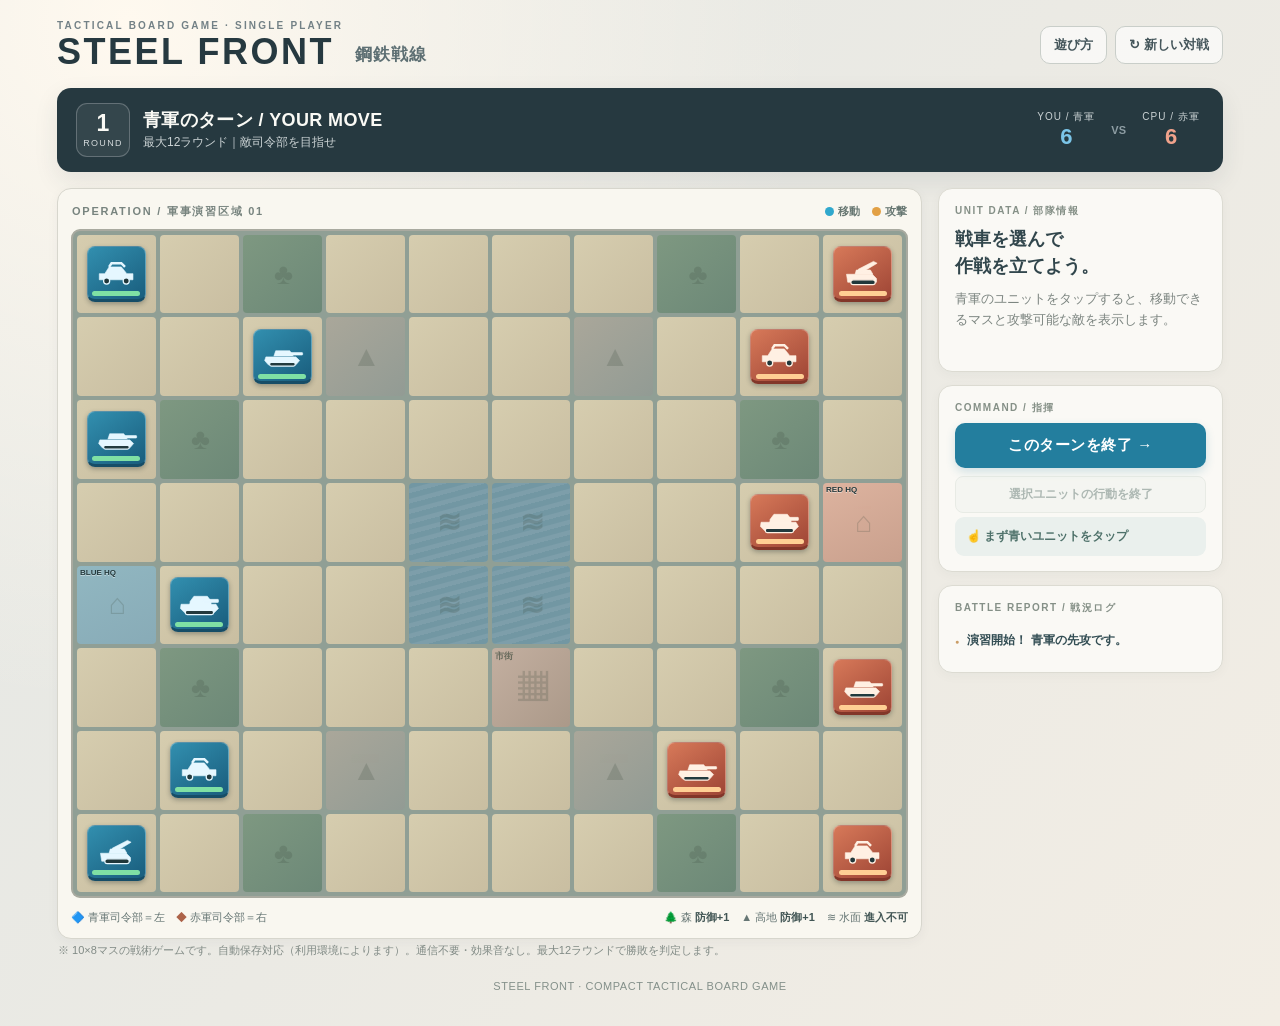
==== steel-front/index.html @ 79d4a12f "Add standalone iPad tank battle game (Steel Front)" ====
<!doctype html>
<html lang="ja">
<head>
<meta charset="utf-8">
<meta name="viewport" content="width=device-width,initial-scale=1,viewport-fit=cover,user-scalable=no">
<meta name="theme-color" content="#263940">
<title>STEEL FRONT｜鋼鉄戦線 — ターン制戦車ボードゲーム</title>
<style>
:root{--ink:#263940;--muted:#627278;--paper:#f4f1e9;--line:#d9d6cd;--blue:#24779c;--blue-dark:#105472;--red:#bd6446;--red-dark:#903d30;--gold:#d4a14b;--round:14px}
*{box-sizing:border-box;-webkit-tap-highlight-color:transparent}
html,body{margin:0;min-height:100%;background:#e8e8e2;color:var(--ink);font-family:-apple-system,BlinkMacSystemFont,"Hiragino Kaku Gothic ProN","Yu Gothic",Meiryo,sans-serif}
body{background-image:radial-gradient(circle at 10% 2%,#fff9ef 0,transparent 45%),linear-gradient(130deg,#e4e7e4,#f2ede4);overscroll-behavior:none}
button{font:inherit;cursor:pointer;touch-action:manipulation}button:focus-visible{outline:3px solid #e1a449;outline-offset:3px}
.app{max-width:1230px;margin:0 auto;padding:20px clamp(12px,2.5vw,32px) 34px}
.top{display:flex;align-items:center;justify-content:space-between;gap:16px;margin-bottom:17px;flex-wrap:wrap}
.brand small{display:block;letter-spacing:.22em;color:#738186;font-size:10px;font-weight:900;margin-bottom:2px}
.brand h1{font-size:clamp(25px,3.1vw,36px);line-height:1.05;margin:0;letter-spacing:.07em;font-weight:900}.brand h1 span{font-size:.46em;letter-spacing:.06em;font-weight:700;vertical-align:middle;margin-left:8px;color:#5d6f73}
.top-actions{display:flex;gap:8px;flex-wrap:wrap}
.ghost{border:1px solid #c9cec9;border-radius:10px;background:rgba(255,255,255,.65);padding:9px 13px;color:#45565b;font-weight:750;font-size:13px}
.ghost:active{background:#dce4e2}
.hero{background:var(--ink);border-radius:var(--round);color:#fafaf5;padding:15px 19px;display:flex;align-items:center;justify-content:space-between;gap:15px;margin-bottom:16px;box-shadow:0 9px 24px #20343c18;flex-wrap:wrap}
.hero-left{display:flex;align-items:center;gap:13px}.turn-medal{height:54px;width:54px;display:flex;flex-direction:column;align-items:center;justify-content:center;border:1px solid #ffffff3b;border-radius:11px;background:#ffffff11;flex-shrink:0}.turn-medal b{font-size:23px;line-height:1}.turn-medal small{font-size:9px;letter-spacing:.15em;margin-top:3px;color:#d3d9db}
.hero h2{margin:0 0 2px;font-size:18px;letter-spacing:.02em}.hero p{margin:0;font-size:12px;color:#cbd3d4}
.power{display:flex;align-items:center;gap:12px}.power-team{text-align:center;min-width:66px}.power-team small{font-size:10px;letter-spacing:.1em;color:#cbd3d4;display:block}.power-team strong{font-size:22px}.power-team.blue strong{color:#7bc5e8}.power-team.red strong{color:#f0a28b}.vs{color:#8e9ea4;font-size:11px;font-weight:900}
.content{display:grid;grid-template-columns:minmax(0,1fr) 285px;gap:16px;align-items:start}
.battlefield{background:#f9f7f0;border:1px solid #d7d6cd;border-radius:var(--round);padding:13px;box-shadow:0 3px 12px #24313b0b}
.board-head{display:flex;justify-content:space-between;gap:12px;align-items:center;margin:2px 1px 10px}.board-head .label{font-size:11px;color:#78847f;letter-spacing:.16em;font-weight:900}.board-head .legend{font-size:11px;color:#667671;font-weight:750}.dot{display:inline-block;width:9px;height:9px;border-radius:50%;margin:0 4px 0 9px;vertical-align:middle}.dot.m{background:#30a8cd}.dot.a{background:#e2a044}
.map-scroll{overflow-x:auto;overflow-y:hidden;border-radius:9px;touch-action:pan-x pan-y;scrollbar-width:thin;background:#c4c8ba}
.board{--g:4px;display:grid;grid-template-columns:repeat(10,minmax(0,1fr));gap:var(--g);padding:var(--g);min-width:535px;aspect-ratio:10/8;background:#909f95;border:2px solid #a9aaa0;border-radius:9px}
.cell{min-width:0;min-height:0;width:100%;position:relative;overflow:hidden;border:0;border-radius:4px;background:#d3c7aa;color:#3b493c;padding:0;isolation:isolate;transition:filter .12s ease;user-select:none;-webkit-user-select:none}
.cell:active{filter:brightness(.9)}
.cell.plain{background:linear-gradient(137deg,#d6cdaF,#c9bea1)}
.cell.forest{background:linear-gradient(139deg,#7e9881,#6c8877)}
.cell.hill{background:linear-gradient(139deg,#aaa79a,#929b94)}
.cell.city{background:linear-gradient(133deg,#c3afa0,#ab9989)}
.cell.water{background:repeating-linear-gradient(165deg,#7297a3 0 5px,#7d9eaa 6px 10px);cursor:default}
.cell.hq.blue-hq{background:linear-gradient(155deg,#91b7c1,#88abb7)}
.cell.hq.red-hq{background:linear-gradient(155deg,#ddb39f,#c9a08d)}
.terrain-symbol{pointer-events:none;position:absolute;inset:0;display:flex;align-items:center;justify-content:center;opacity:.2;font-size:clamp(13px,2.6vw,29px);font-weight:900;letter-spacing:-.08em}
.terrain-name{pointer-events:none;position:absolute;top:2px;left:3px;z-index:2;font-size:9px;font-weight:850;opacity:.65}
.cell.hq .terrain-name{opacity:1;color:#253a3d;text-shadow:0 1px #fff7;font-size:8px}
.cell.reachable::after{content:"";position:absolute;inset:3px;border:2px dashed #14bde1;border-radius:4px;background:#61d5e335;pointer-events:none;z-index:3}
.cell.reachable .path-dot{display:block;position:absolute;width:12px;height:12px;border-radius:100%;background:#16c6e5;top:50%;left:50%;transform:translate(-50%,-50%);box-shadow:0 0 0 3px #d1ffff8c;z-index:4;pointer-events:none}
.cell.selected::before{content:"";position:absolute;inset:0;border:3px solid #ffed9a;border-radius:5px;z-index:5;pointer-events:none;box-shadow:inset 0 0 0 1px #5c5039}
.cell.attackable::after{content:"";position:absolute;inset:2px;border:3px solid #ff563d;border-radius:6px;z-index:5;pointer-events:none;box-shadow:inset 0 0 10px #f44c39ab;animation:pulse 1.1s infinite alternate}
@keyframes pulse{from{opacity:1}to{opacity:.55}}
.cell.hit{animation:hit .5s ease-out}@keyframes hit{0%{filter:brightness(1.9) saturate(2)}50%{filter:brightness(.85) saturate(2)}100%{filter:none}}
.unit{width:75%;height:71%;position:absolute;left:12.5%;top:14%;z-index:4;border-radius:8px;display:flex;align-items:center;justify-content:center;flex-direction:column;box-shadow:0 2px 5px #17272955;border:1px solid #ffffff40}
.unit.blue{background:linear-gradient(145deg,#328faf,#195d7d);color:#e5f7ff;border-bottom:3px solid #164d67}
.unit.red{background:linear-gradient(145deg,#d77959,#9e4535);color:#fff0e3;border-bottom:3px solid #823629}
.unit.spent{filter:saturate(.53);opacity:.75}.unit svg{width:75%;height:58%;overflow:visible;fill:currentColor;stroke:currentColor}.unit .unit-label{display:none;line-height:1;font-size:9px;font-weight:900}
.hp{position:absolute;left:8%;right:8%;bottom:5%;height:5px;background:#0005;border-radius:3px;overflow:hidden;z-index:3}.hp i{display:block;height:100%;background:#7fe0a4}.unit.red .hp i{background:#ffcf94}.unit.low .hp i{background:#ff6b64}
.taken{position:absolute;right:2px;top:0;font-size:9px;font-weight:900;background:#0007;color:#fff;border-radius:2px;padding:0 3px;z-index:5}
.map-footer{display:flex;justify-content:space-between;gap:8px;margin-top:12px;font-size:11px;flex-wrap:wrap;color:#667674}.terrain-legend{display:flex;gap:12px;flex-wrap:wrap}.terrain-legend b{color:#415554}
.side{display:flex;flex-direction:column;gap:13px}.panel{background:#faf9f5;border:1px solid #dcdbd2;border-radius:var(--round);padding:15px 16px;box-shadow:0 3px 12px #24313b09}.panel-kicker{font-size:10px;letter-spacing:.15em;color:#859087;font-weight:900;margin-bottom:8px}
.detail{min-height:184px}.empty-detail h3{font-size:18px;line-height:1.5;margin:5px 0;color:#31464c}.empty-detail p{font-size:13px;color:#7c8580;line-height:1.65;margin:8px 0}
.unit-detail-head{display:flex;align-items:center;gap:12px}.unit-detail-icon{width:57px;height:57px;border-radius:12px;display:flex;align-items:center;justify-content:center;background:#e1edf0;color:#227c9b}.unit-detail-icon.red{background:#f0dbd3;color:#a9533f}.unit-detail-icon svg{height:42px;width:48px;fill:currentColor;stroke:currentColor}.detail-title h3{font-size:20px;margin:0}.detail-title small{color:#697b78;font-size:11px;font-weight:750}.stats{display:grid;grid-template-columns:repeat(3,1fr);gap:7px;margin:16px 0 10px}.stat{border-radius:8px;padding:8px 5px;text-align:center;background:#eaece6}.stat b{display:block;font-size:18px}.stat small{font-size:10px;color:#62716e}.healthline{display:flex;align-items:center;gap:8px;font-size:12px;margin-bottom:11px;font-weight:900}.bar{flex:1;background:#e0e2dc;border-radius:8px;height:8px;overflow:hidden}.bar i{display:block;background:#54a786;height:100%}.info-line{font-size:12px;color:#637270;line-height:1.5;min-height:20px}
.primary{border:0;border-radius:10px;width:100%;padding:13px 10px;font-size:15px;letter-spacing:.035em;font-weight:850;background:#237e9e;color:white;box-shadow:0 4px 10px #237e9e30}.primary:disabled{background:#9daba8;box-shadow:none;cursor:default}.primary:active:not(:disabled){transform:translateY(1px)}.secondary{background:#eef2ed;border:1px solid #d3dbd3;color:#526b65;font-size:12px;border-radius:8px;padding:9px 12px;font-weight:800;width:100%;margin-top:8px}.secondary:disabled{opacity:.45}
.instructions{margin-top:4px;display:flex;align-items:center;gap:7px;padding:10px 11px;border-radius:9px;background:#eaf0ed;color:#4e716a;font-size:12px;line-height:1.6;font-weight:700}
.feed{list-style:none;margin:0;padding:0;max-height:170px;overflow:auto}.feed li{padding:8px 0;border-bottom:1px solid #e5e7e2;font-size:12px;line-height:1.5;color:#667573}.feed li:first-child{font-weight:750;color:#334e54}.feed li:last-child{border:none}.feed li:before{content:"●";font-size:7px;margin-right:8px;color:#ca9d66}
.tip{font-size:11px;color:#808a85;margin:3px 1px;line-height:1.6}
.overlay{position:fixed;inset:0;background:#14262ac9;z-index:50;display:flex;justify-content:center;align-items:center;padding:20px;backdrop-filter:blur(4px)}.overlay[hidden]{display:none}.modal{width:min(100%,520px);border-radius:18px;background:#faf9f5;padding:27px 27px 22px;box-shadow:0 15px 55px #0005;max-height:min(88vh,760px);overflow:auto}.modal h2{margin:4px 0 16px;font-size:24px}.modal p{line-height:1.8;color:#51615e;font-size:14px}.modal-kicker{font-size:11px;letter-spacing:.18em;color:#a58a5b;font-weight:900}.rule-list{list-style:none;padding:0;margin:9px 0 18px}.rule-list li{font-size:13px;line-height:1.75;color:#50615f;margin:9px 0}.rule-list b{color:#253d42}.outcome{font-size:35px;font-weight:900;margin:8px 0 14px;line-height:1.2}.outcome.win{color:#277f9e}.outcome.lose{color:#ad553d}.outcome.draw{color:#637875}.scorecard{display:flex;justify-content:center;align-items:center;gap:22px;background:#eff0e9;padding:15px;border-radius:10px;margin:15px 0 20px}.scorecard strong{font-size:25px}.toast{position:fixed;bottom:23px;left:50%;transform:translateX(-50%);background:#263940ee;color:#fff;padding:13px 20px;border-radius:12px;max-width:90vw;font-size:13px;font-weight:800;z-index:45;pointer-events:none;opacity:0;transition:opacity .2s;box-shadow:0 8px 20px #0003}.toast.visible{opacity:1}
.quick-end{display:none}.footer{text-align:center;color:#84908a;font-size:11px;margin-top:20px;letter-spacing:.05em}
@media(max-width:1020px){.quick-end{display:block;position:fixed;right:16px;bottom:calc(16px + env(safe-area-inset-bottom));z-index:20;width:178px;padding:13px 8px;box-shadow:0 10px 28px #0d4a5b66;border:2px solid #e7f1ec}.quick-end:disabled{opacity:.85}.content{grid-template-columns:minmax(0,1fr)}.side{display:grid;grid-template-columns:1fr 1fr}.side .detail{grid-column:1}.side .actions{grid-column:1}.side .log-panel{grid-column:2;grid-row:1 / span 2}.board{max-width:760px;margin:auto}}
@media(max-width:650px){.app{padding:13px 8px 28px}.brand h1{font-size:24px}.brand h1 span{font-size:.4em}.hero{padding:12px}.turn-medal{width:43px;height:43px}.turn-medal b{font-size:18px}.hero h2{font-size:15px}.hero p{font-size:11px}.content{gap:10px}.battlefield{padding:8px}.side{grid-template-columns:1fr;gap:9px}.side .detail,.side .actions,.side .log-panel{grid-column:auto;grid-row:auto}.detail{min-height:0}.stats{margin:10px 0}.board{min-width:550px}.top{margin-bottom:11px}.top-actions .ghost{padding:7px 9px;font-size:12px}}
</style>
</head>
<body>
<div class="app">
<header class="top">
  <div class="brand"><small>TACTICAL BOARD GAME · SINGLE PLAYER</small><h1>STEEL FRONT <span>鋼鉄戦線</span></h1></div>
  <div class="top-actions"><button id="rulesBtn" class="ghost" type="button">遊び方</button><button id="restartBtn" class="ghost" type="button">↻ 新しい対戦</button></div>
</header>
<section class="hero" aria-live="polite">
  <div class="hero-left"><div class="turn-medal"><b id="roundNumber">1</b><small>ROUND</small></div><div><h2 id="phaseTitle">青軍のターン</h2><p id="phaseSub">ユニットを選び、移動して攻撃しよう</p></div></div>
  <div class="power"><div class="power-team blue"><small>YOU / 青軍</small><strong id="blueCount">6</strong></div><div class="vs">VS</div><div class="power-team red"><small>CPU / 赤軍</small><strong id="redCount">6</strong></div></div>
</section>
<main class="content">
  <section class="battlefield" aria-label="戦場マップ">
    <div class="board-head"><div class="label">OPERATION / 軍事演習区域 01</div><div class="legend"><span class="dot m"></span>移動 <span class="dot a"></span>攻撃</div></div>
    <div class="map-scroll"><div id="board" class="board" role="grid" aria-label="10列8行の戦場"></div></div>
    <div class="map-footer"><span>🔷 青軍司令部＝左　<span style="color:#ac6248">◆</span> 赤軍司令部＝右</span><span class="terrain-legend"><span>🌲 森 <b>防御+1</b></span><span>▲ 高地 <b>防御+1</b></span><span>≋ 水面 <b>進入不可</b></span></span></div>
  </section>
  <aside class="side">
    <section class="panel detail" id="detail" aria-live="polite"></section>
    <section class="panel actions"><div class="panel-kicker">COMMAND / 指揮</div><button id="endBtn" class="primary" type="button">このターンを終了 →</button><button id="skipBtn" class="secondary" type="button" disabled>選択ユニットの行動を終了</button><div class="instructions" id="guide">☝️ まず青いユニットをタップ</div></section>
    <section class="panel log-panel"><div class="panel-kicker">BATTLE REPORT / 戦況ログ</div><ul id="feed" class="feed" aria-live="polite"></ul></section>
  </aside>
</main>
<button class="primary quick-end" id="quickEnd" type="button">ターン終了 →</button>
<p class="tip">※ 10×8マスの戦術ゲームです。自動保存対応（利用環境によります）。通信不要・効果音なし。最大12ラウンドで勝敗を判定します。</p>
<div class="footer">STEEL FRONT · COMPACT TACTICAL BOARD GAME</div>
</div>
<div id="modal" class="overlay" hidden><div class="modal" role="dialog" aria-modal="true" aria-labelledby="modalTitle"><div class="modal-kicker" id="modalKicker">FIELD MANUAL</div><h2 id="modalTitle">遊び方</h2><div id="modalBody"></div><button id="closeModal" class="primary" type="button">戦場へ戻る</button></div></div>
<div class="toast" id="toast" role="status"></div>
<script>
(()=>{'use strict';
const W=10,H=8,MAX_ROUND=12,STORAGE='steel-front-v1';
const MAP=[
'..F....F..',
'...H..H...',
'.F......F.',
'....WW....',
'....WW....',
'.F...C..F.',
'...H..H...',
'..F....F..'
];
const TERRAIN={'.':{name:'平地',kind:'plain',cost:1,cover:0,symbol:''},F:{name:'森',kind:'forest',cost:2,cover:1,symbol:'♣'},H:{name:'高地',kind:'hill',cost:2,cover:1,symbol:'▲'},W:{name:'水面',kind:'water',cost:99,cover:0,symbol:'≋'},C:{name:'市街',kind:'city',cost:1,cover:1,symbol:'▦'}};
const TYPES={
 scout:{name:'偵察車',code:'R',move:4,atk:2,armor:0,hp:4,min:1,max:1,svg:'scout'},
 tank:{name:'中戦車',code:'T',move:3,atk:3,armor:1,hp:6,min:1,max:1,svg:'tank'},
 heavy:{name:'重戦車',code:'H',move:2,atk:4,armor:2,hp:8,min:1,max:1,svg:'heavy'},
 arty:{name:'自走砲',code:'A',move:2,atk:4,armor:0,hp:4,min:2,max:3,svg:'arty'}
};
const documentById=id=>document.getElementById(id);
const board=documentById('board'),detail=documentById('detail'),feed=documentById('feed'),guide=documentById('guide'),endBtn=documentById('endBtn'),skipBtn=documentById('skipBtn');
let state=null,selected=null,reachable=new Map(),token=0,toastTimer=null;
const dist=(a,b)=>Math.abs(a.x-b.x)+Math.abs(a.y-b.y);
const inside=(x,y)=>x>=0&&x<W&&y>=0&&y<H;
const key=(x,y)=>`${x},${y}`;
const tile=(x,y)=>TERRAIN[MAP[y][x]];
const hq={blue:{x:0,y:4},red:{x:9,y:3}};
function makeUnit(id,side,type,x,y){return {id,side,type,x,y,hp:TYPES[type].hp,moved:false,fired:false};}
function initialState(){return {round:1,phase:'blue',winner:null,reason:'',units:[
makeUnit(1,'blue','tank',0,2),makeUnit(2,'blue','heavy',1,4),makeUnit(3,'blue','scout',1,6),makeUnit(4,'blue','arty',0,7),makeUnit(5,'blue','tank',2,1),makeUnit(6,'blue','scout',0,0),
makeUnit(7,'red','tank',9,5),makeUnit(8,'red','heavy',8,3),makeUnit(9,'red','scout',8,1),makeUnit(10,'red','arty',9,0),makeUnit(11,'red','tank',7,6),makeUnit(12,'red','scout',9,7)
],logs:['演習開始！ 青軍の先攻です。'],moves:0};}
function save(){try{localStorage.setItem(STORAGE,JSON.stringify(state));}catch(e){}}
function load(){try{const raw=localStorage.getItem(STORAGE);if(!raw)return null;const obj=JSON.parse(raw);if(!obj||!Array.isArray(obj.units)||!Number.isInteger(obj.round)||!['blue','red'].includes(obj.phase))return null;if(!obj.units.every(u=>inside(u.x,u.y)&&TYPES[u.type]&&['blue','red'].includes(u.side)&&Number.isFinite(u.hp)))return null;return obj;}catch(e){return null}}
function at(x,y){return state.units.find(u=>u.x===x&&u.y===y&&u.hp>0)||null;}
function living(side){return state.units.filter(u=>u.side===side&&u.hp>0);}
function ownHQ(side){return hq[side];}
function enemyHQ(side){return hq[side==='blue'?'red':'blue'];}
function isHQ(x,y){return (x===hq.blue.x&&y===hq.blue.y)||(x===hq.red.x&&y===hq.red.y);}
function cssIcon(type){
 if(type==='scout')return '<svg viewBox="0 0 70 44" aria-hidden="true"><path d="M7 23h9l7-11h20l9 11h10v10H7z"/><path d="M23 12l4-6h16l6 6" fill="none" stroke-width="4"/><circle cx="19" cy="35" r="5" fill="#22383b" stroke-width="2"/><circle cx="51" cy="35" r="5" fill="#22383b" stroke-width="2"/></svg>';
 if(type==='arty')return '<svg viewBox="0 0 70 44" aria-hidden="true"><path d="M9 24h42l7 7v6H11z"/><path d="M25 17h23l4 7H23z"/><path d="M28 16L53 3l6 3-25 15z"/><rect x="16" y="33" width="40" height="8" rx="4" fill="#20373a" stroke-width="2"/></svg>';
 if(type==='heavy')return '<svg viewBox="0 0 70 44" aria-hidden="true"><path d="M5 24h57l4 7-7 7H11L4 31z"/><path d="M20 19l6-8h22l6 8v6H19z"/><rect x="41" y="16" width="25" height="5" rx="1"/><rect x="12" y="34" width="46" height="7" rx="3" fill="#233a3e" stroke-width="2"/></svg>';
 return '<svg viewBox="0 0 70 44" aria-hidden="true"><path d="M8 25h49l6 6-6 7H12L6 31z"/><path d="M21 24l3-9h23l6 9"/><rect x="40" y="18" width="28" height="4" rx="1"/><rect x="14" y="34" width="42" height="6" rx="3" fill="#213a3e" stroke-width="2"/></svg>';
}
function reachableFrom(u){
 const best=new Map([[key(u.x,u.y),0]]),open=[{x:u.x,y:u.y,cost:0}];
 while(open.length){open.sort((a,b)=>a.cost-b.cost);const p=open.shift();if(p.cost!==best.get(key(p.x,p.y)))continue;
  for(const [dx,dy] of [[0,1],[1,0],[-1,0],[0,-1]]){
   const x=p.x+dx,y=p.y+dy;if(!inside(x,y)||at(x,y))continue;
   const cost=p.cost+tile(x,y).cost,k=key(x,y);if(cost>TYPES[u.type].move||cost>=(best.get(k)??Infinity))continue;
   best.set(k,cost);open.push({x,y,cost});
  }
 }
 best.delete(key(u.x,u.y));return best;
}
function canAttack(u,target,moved=u.moved){if(!u||!target||u.side===target.side||u.fired)return false;if(u.type==='arty'&&moved)return false;const d=dist(u,target);return d>=TYPES[u.type].min&&d<=TYPES[u.type].max;}
function damage(u,target){return Math.max(1,TYPES[u.type].atk-TYPES[target.type].armor-tile(target.x,target.y).cover);}
function attackTargets(u,moved=u.moved){return living(u.side==='blue'?'red':'blue').filter(v=>canAttack(u,v,moved));}
function log(message){state.logs.unshift(message);state.logs=state.logs.slice(0,10);}
function toast(message){const e=documentById('toast');e.textContent=message;e.classList.add('visible');clearTimeout(toastTimer);toastTimer=setTimeout(()=>e.classList.remove('visible'),2200);}
function setSelected(id){selected=id;const u=state.units.find(x=>x.id===id);reachable=u&&!u.moved&&!u.fired?reachableFrom(u):new Map();render();}
function performMove(u,x,y){u.x=x;u.y=y;u.moved=true;state.moves++;log(`${u.side==='blue'?'青':'赤'}軍の${TYPES[u.type].name}が移動`);checkVictory();save();}
function performAttack(u,target){const n=damage(u,target);target.hp=Math.max(0,target.hp-n);u.fired=true;u.moved=true;state.moves++;const dead=target.hp===0;log(`${u.side==='blue'?'青':'赤'}軍の${TYPES[u.type].name}が${TYPES[target.type].name}に${n}ダメージ${dead?'（撃破！）':''}`);checkVictory();save();const hitId=key(target.x,target.y);requestAnimationFrame(()=>{const cell=board.querySelector(`[data-k="${hitId}"]`);if(cell){cell.classList.remove('hit');void cell.offsetWidth;cell.classList.add('hit');}});}
function checkVictory(){
 const b=living('blue'),r=living('red');let winner=null,reason='';
 if(!b.length){winner='red';reason='青軍の全ユニットが撃破されました。'}
 else if(!r.length){winner='blue';reason='赤軍の全ユニットを撃破しました。'}
 else if(b.some(u=>u.x===hq.red.x&&u.y===hq.red.y)){winner='blue';reason='敵司令部の占領に成功！'}
 else if(r.some(u=>u.x===hq.blue.x&&u.y===hq.blue.y)){winner='red';reason='自軍司令部が占領されました。'}
 if(winner){state.winner=winner;state.reason=reason;log(reason);selected=null;reachable.clear();save();showOutcome();}return Boolean(winner);
}
function score(side){return living(side).reduce((sum,u)=>sum+u.hp,0)+living(side).filter(u=>u.x===enemyHQ(side).x&&u.y===enemyHQ(side).y).length*10;}
function endByScore(){const b=score('blue'),r=score('red');state.winner=b===r?'draw':b>r?'blue':'red';state.reason=`${MAX_ROUND}ラウンド終了。残存戦力で判定しました。`;log(state.reason);save();showOutcome();}
function onCell(x,y){
 if(state.phase!=='blue'||state.winner)return;
 const clicked=at(x,y),u=state.units.find(z=>z.id===selected);
 if(clicked&&clicked.side==='blue'){setSelected(clicked.id);return;}
 if(!u){toast('青いユニットを選んでください');return;}
 if(clicked&&clicked.side==='red'){
  if(!canAttack(u,clicked)){toast(u.fired?'このユニットは攻撃済みです':u.type==='arty'&&u.moved?'自走砲は移動後に攻撃できません':'敵が射程外です');return;}
  performAttack(u,clicked);if(state.winner)return;setSelected(u.id);return;
 }
 if(reachable.has(key(x,y))){performMove(u,x,y);if(state.winner)return;setSelected(u.id);return;}
 toast(u.moved||u.fired?'このユニットはもう移動できません':'青い点線のマスに移動できます');
}
function createCell(x,y){
 const ter=tile(x,y),unit=at(x,y),selectedUnit=state.units.find(u=>u.id===selected),k=key(x,y);
 const tileHQ=isHQ(x,y),isBlueHQ=x===hq.blue.x&&y===hq.blue.y;
 const moveFlag=selectedUnit?.side==='blue'&&state.phase==='blue'&&reachable.has(k);
 const atkFlag=selectedUnit?.side==='blue'&&state.phase==='blue'&&unit?.side==='red'&&canAttack(selectedUnit,unit);
 const s=document.createElement('button');s.type='button';s.className=`cell ${tileHQ?'hq '+(isBlueHQ?'blue-hq':'red-hq'):ter.kind}${moveFlag?' reachable':''}${unit&&unit.id===selected?' selected':''}${atkFlag?' attackable':''}`;
 s.dataset.k=k;s.setAttribute('role','gridcell');s.setAttribute('aria-label',`${x+1}列${y+1}行 ${tileHQ?(isBlueHQ?'青軍司令部':'赤軍司令部'):ter.name}${unit?'、'+(unit.side==='blue'?'青軍':'赤軍')+TYPES[unit.type].name+' HP'+unit.hp:''}${moveFlag?' 移動可能':''}${atkFlag?' 攻撃可能':''}`);
 s.innerHTML=`<span class="terrain-symbol">${tileHQ?'⌂':ter.symbol}</span>${tileHQ?`<span class="terrain-name">${isBlueHQ?'BLUE HQ':'RED HQ'}</span>`:ter.kind==='city'?'<span class="terrain-name">市街</span>':''}${moveFlag?'<span class="path-dot"></span>':''}`;
 if(unit){const d=TYPES[unit.type],u=document.createElement('div');u.className=`unit ${unit.side}${unit.moved&&unit.fired?' spent':''}${unit.hp<=Math.ceil(d.hp/3)?' low':''}`;u.innerHTML=`${cssIcon(unit.type)}<div class="unit-label">${d.name}</div><div class="hp"><i style="width:${unit.hp/d.hp*100}%"></i></div>${unit.moved&&unit.fired?'<span class="taken">✓</span>':''}`;s.appendChild(u);}
 s.addEventListener('click',()=>onCell(x,y));return s;
}
function render(){if(!state)return;
 documentById('roundNumber').textContent=state.round;
 documentById('blueCount').textContent=living('blue').length;
 documentById('redCount').textContent=living('red').length;
 const cpu=state.phase==='red';
 documentById('phaseTitle').textContent=state.winner?'対戦終了':cpu?'赤軍のターン / CPU思考中':'青軍のターン / YOUR MOVE';
 documentById('phaseSub').textContent=state.winner?state.reason:cpu?'敵軍が行動しています':`最大${MAX_ROUND}ラウンド｜敵司令部を目指せ`;
 const frag=document.createDocumentFragment();for(let y=0;y<H;y++)for(let x=0;x<W;x++)frag.appendChild(createCell(x,y));board.replaceChildren(frag);
 const u=state.units.find(a=>a.id===selected&&a.hp>0);
 if(!u){detail.innerHTML='<div class="panel-kicker">UNIT DATA / 部隊情報</div><div class="empty-detail"><h3>戦車を選んで<br>作戦を立てよう。</h3><p>青軍のユニットをタップすると、移動できるマスと攻撃可能な敵を表示します。</p></div>';}
 else{const d=TYPES[u.type],canAct=state.phase==='blue'&&u.side==='blue',fireLocked=d.svg==='arty'&&u.moved;
 detail.innerHTML=`<div class="panel-kicker">UNIT DATA / 部隊情報</div><div class="unit-detail-head"><div class="unit-detail-icon ${u.side==='red'?'red':''}">${cssIcon(u.type)}</div><div class="detail-title"><h3>${d.name}</h3><small>${u.side==='blue'?'青軍 / YOUR UNIT':'赤軍 / ENEMY'} · ${d.code}-${u.id.toString().padStart(2,'0')}</small></div></div><div class="stats"><div class="stat"><b>${d.move}</b><small>移動力</small></div><div class="stat"><b>${d.atk}</b><small>攻撃力</small></div><div class="stat"><b>${d.min===d.max?d.max:d.min+'–'+d.max}</b><small>射程</small></div></div><div class="healthline">HP ${u.hp} / ${d.hp}<span class="bar"><i style="width:${u.hp/d.hp*100}%"></i></span></div><div class="info-line">${u.side==='red'?'敵軍のユニットです。':!canAct?'CPUターン中':u.fired?'✓ 行動終了':fireLocked?'移動済み（自走砲は射撃不可）':u.moved?'移動済み · 攻撃できます':`移動${d.move}マス以内 · 攻撃${d.min===d.max?d.max:`${d.min}〜${d.max}`}マス`}</div>`;
 }
 endBtn.disabled=Boolean(state.winner)||cpu;const q=documentById('quickEnd');q.disabled=Boolean(state.winner)||cpu;q.textContent=state.winner?'対戦終了':cpu?'CPU行動中…':'ターン終了 →';skipBtn.disabled=Boolean(state.winner)||cpu||!u||u.side!=='blue'||(u.moved&&u.fired);
 guide.textContent=state.winner?'🏁 対戦終了。結果を確認しよう':cpu?'⌛ 赤軍が作戦を実行中…':!u?'☝️ まず青いユニットをタップ':u.fired?'✓ 行動終了。別の部隊を選ぼう':reachable.size?'🔹 水色のマスで移動／赤い枠の敵に攻撃':'🎯 赤い枠の敵をタップで攻撃';
 feed.replaceChildren(...state.logs.map(t=>{const li=document.createElement('li');li.textContent=t;return li;}));
}
function modal(title,kicker,body,buttonText='戦場へ戻る',canClose=true){documentById('modalTitle').textContent=title;documentById('modalKicker').textContent=kicker;documentById('modalBody').innerHTML=body;documentById('closeModal').textContent=buttonText;documentById('closeModal').onclick=()=>{documentById('modal').hidden=true;if(!canClose)newGame();};documentById('modal').hidden=false;}
function showRules(){modal('ゲームの遊び方','FIELD MANUAL',`<p>「大戦略」をコンパクトにした、10×8マスの戦車ボードゲーム。あなたは<b>青軍</b>を指揮し、CPUの赤軍と戦います。</p><ul class="rule-list"><li><b>① 選ぶ：</b>青い戦車をタップします。</li><li><b>② 移動：</b>水色の点線マスをタップ。ユニットごとに1ターン1回まで移動できます。</li><li><b>③ 攻撃：</b>赤枠の敵をタップ。攻撃も1ターン1回まで。攻撃後は移動できません。</li><li><b>④ 交代：</b>「このターンを終了」でCPUが行動します。</li><li><b>勝利条件：</b>敵司令部（赤軍HQ）を占領するか、敵全滅。${MAX_ROUND}ラウンド経過時は残りHPの合計で判定します。</li><li><b>兵種：</b>偵察車＝速い／中戦車＝万能／重戦車＝頑丈／自走砲＝2〜3マス離れて射撃（移動後は射撃不可）。</li><li><b>地形：</b>森・高地・市街は受けるダメージを1軽減。森・高地は進入に移動力2が必要。水面は通れません。</li></ul><p>戦いのコツ：偵察車で側面を突き、自走砲は後方に置いてから狙いましょう。</p>`);}
function showOutcome(){render();const b=score('blue'),r=score('red'),winner=state.winner;
 const title=winner==='blue'?'勝利！':winner==='red'?'敗北':'引き分け';const klass=winner==='blue'?'win':winner==='red'?'lose':'draw';
 modal('作戦終了','BATTLE RESULT',`<div class="outcome ${klass}">${title}</div><p>${state.reason}</p><div class="scorecard"><div>青軍<br><strong>${b}</strong></div><span>—</span><div>赤軍<br><strong>${r}</strong></div></div><p>終了ラウンド：${state.round} / ${MAX_ROUND}<br>また挑戦するなら「もう一戦」をどうぞ。</p>`,'もう一戦',false);
}
function newGame(){token++;state=initialState();selected=null;reachable=new Map();documentById('modal').hidden=true;save();render();}
function endBlueTurn(){if(state.phase!=='blue'||state.winner)return;selected=null;reachable=new Map();state.phase='red';living('red').forEach(u=>{u.moved=false;u.fired=false;});log('青軍のターン終了 → 赤軍の行動');save();render();runAI(++token);}
const pause=t=>new Promise(resolve=>setTimeout(resolve,t));
function evaluateMove(u,x,y,targets,moved){
 const dst=enemyHQ('red'),goal=dist({x,y},dst),closest=Math.min(...living('blue').map(b=>dist({x,y},b)));const cover=tile(x,y).cover;
 let score=-(goal*1.25+closest*1.0)+cover*.75+(x===u.x&&y===u.y?.3:0);
 if(x===dst.x&&y===dst.y)score+=500;
 for(const t of targets){const d=damage(u,t),kill=d>=t.hp,priority=t.type==='arty'?1.3:0;
  score+=25+d*7+(kill?20:0)+priority;
 }
 if(u.type==='arty'&&moved)score-=2;
 return score;
}
function chooseAI(u){
 let choices=[{x:u.x,y:u.y,cost:0}],here={x:u.x,y:u.y};
 if(!u.moved&&!u.fired)choices.push(...[...reachableFrom(u).entries()].map(([k,cost])=>{const [x,y]=k.split(',').map(Number);return {x,y,cost};}));
 let best={x:u.x,y:u.y,score:-Infinity,targetId:null};
 for(const p of choices){
  const moved=p.x!==u.x||p.y!==u.y;
  const potential=!u.fired&&!(u.type==='arty'&&moved)?living('blue').filter(t=>{const d=dist(p,t);return d>=TYPES[u.type].min&&d<=TYPES[u.type].max;}):[];
  if(!potential.length){const score=evaluateMove(u,p.x,p.y,[],moved);if(score>best.score){best={...p,score,targetId:null};}continue;}
  for(const t of potential){const score=evaluateMove(u,p.x,p.y,[t],moved);if(score>best.score){best={...p,score,targetId:t.id};}}
 }
 return best;
}
async function runAI(myToken){
 const order=living('red').sort((a,b)=>a.type==='arty'?1:b.type==='arty'?-1:0).map(u=>u.id);
 for(const id of order){if(myToken!==token||state.winner)return;const u=state.units.find(a=>a.id===id);if(!u||u.hp<=0||u.fired)continue;
  const choice=chooseAI(u),moved=choice.x!==u.x||choice.y!==u.y;
  await pause(240);if(myToken!==token||state.winner)return;
  if(moved){performMove(u,choice.x,choice.y);render();if(state.winner)return;await pause(180);if(myToken!==token)return;}
  const target=state.units.find(a=>a.id===choice.targetId&&a.hp>0);
  if(target&&canAttack(u,target)){performAttack(u,target);render();if(state.winner)return;await pause(250);if(myToken!==token)return;}
  u.moved=true;u.fired=true;save();render();
 }
 if(myToken!==token||state.winner)return;
 if(state.round>=MAX_ROUND){endByScore();return;}
 state.round++;state.phase='blue';living('blue').forEach(u=>{u.moved=false;u.fired=false;});log(`第${state.round}ラウンド開始。青軍のターン`);save();render();
}
function init(){state=load()||initialState();render();if(state.winner)showOutcome();else if(state.phase==='red')runAI(++token);}
documentById('rulesBtn').addEventListener('click',showRules);
documentById('closeModal').addEventListener('click',()=>documentById('modal').hidden=true);
documentById('restartBtn').addEventListener('click',()=>{if(window.confirm('現在の対戦を終了して、新しい対戦を開始しますか？'))newGame();});
endBtn.addEventListener('click',endBlueTurn);documentById('quickEnd').addEventListener('click',endBlueTurn);
skipBtn.addEventListener('click',()=>{const u=state.units.find(a=>a.id===selected);if(!u||u.side!=='blue'||state.phase!=='blue')return;u.moved=u.fired=true;log(`青軍の${TYPES[u.type].name}が待機`);save();setSelected(u.id);});
init();
})();
</script>
</body>
</html>
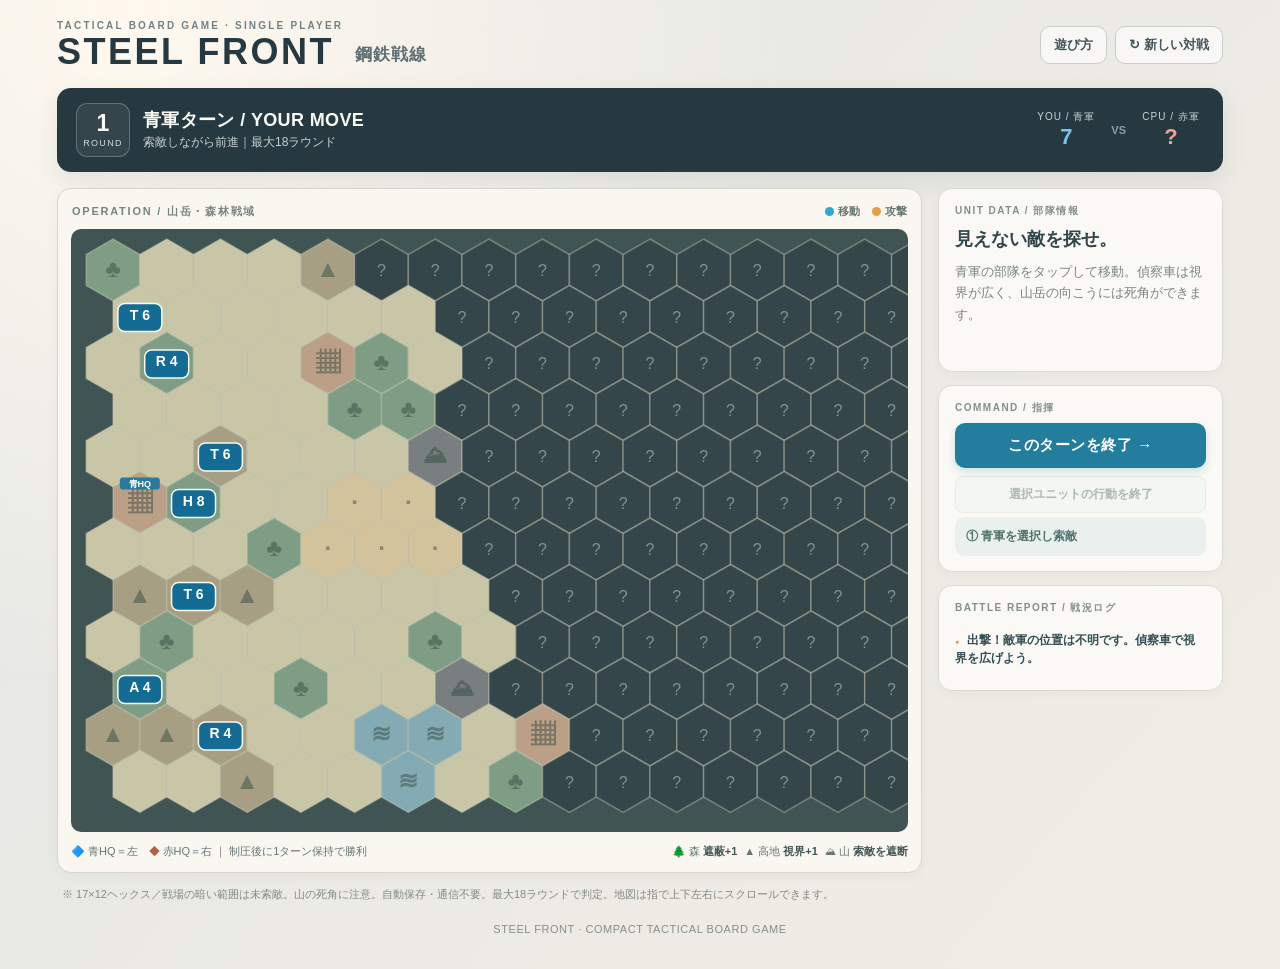
==== commit 72d86225: "Release Steel Front V2 hex combat with fog and one-turn HQ capture" ====
--- a/steel-front/index.html
+++ b/steel-front/index.html
@@ -64,6 +64,7 @@
 @media(max-width:1020px){.quick-end{display:block;position:fixed;right:16px;bottom:calc(16px + env(safe-area-inset-bottom));z-index:20;width:178px;padding:13px 8px;box-shadow:0 10px 28px #0d4a5b66;border:2px solid #e7f1ec}.quick-end:disabled{opacity:.85}.content{grid-template-columns:minmax(0,1fr)}.side{display:grid;grid-template-columns:1fr 1fr}.side .detail{grid-column:1}.side .actions{grid-column:1}.side .log-panel{grid-column:2;grid-row:1 / span 2}.board{max-width:760px;margin:auto}}
 @media(max-width:650px){.app{padding:13px 8px 28px}.brand h1{font-size:24px}.brand h1 span{font-size:.4em}.hero{padding:12px}.turn-medal{width:43px;height:43px}.turn-medal b{font-size:18px}.hero h2{font-size:15px}.hero p{font-size:11px}.content{gap:10px}.battlefield{padding:8px}.side{grid-template-columns:1fr;gap:9px}.side .detail,.side .actions,.side .log-panel{grid-column:auto;grid-row:auto}.detail{min-height:0}.stats{margin:10px 0}.board{min-width:550px}.top{margin-bottom:11px}.top-actions .ghost{padding:7px 9px;font-size:12px}}
 </style>
+<link rel="stylesheet" href="./v2/hex.css?v=2">
 </head>
 <body>
 <div class="app">
@@ -73,13 +74,13 @@
 </header>
 <section class="hero" aria-live="polite">
   <div class="hero-left"><div class="turn-medal"><b id="roundNumber">1</b><small>ROUND</small></div><div><h2 id="phaseTitle">青軍のターン</h2><p id="phaseSub">ユニットを選び、移動して攻撃しよう</p></div></div>
-  <div class="power"><div class="power-team blue"><small>YOU / 青軍</small><strong id="blueCount">6</strong></div><div class="vs">VS</div><div class="power-team red"><small>CPU / 赤軍</small><strong id="redCount">6</strong></div></div>
+  <div class="power"><div class="power-team blue"><small>YOU / 青軍</small><strong id="blueCount">7</strong></div><div class="vs">VS</div><div class="power-team red"><small>CPU / 赤軍</small><strong id="redCount">?</strong></div></div>
 </section>
 <main class="content">
   <section class="battlefield" aria-label="戦場マップ">
-    <div class="board-head"><div class="label">OPERATION / 軍事演習区域 01</div><div class="legend"><span class="dot m"></span>移動 <span class="dot a"></span>攻撃</div></div>
-    <div class="map-scroll"><div id="board" class="board" role="grid" aria-label="10列8行の戦場"></div></div>
-    <div class="map-footer"><span>🔷 青軍司令部＝左　<span style="color:#ac6248">◆</span> 赤軍司令部＝右</span><span class="terrain-legend"><span>🌲 森 <b>防御+1</b></span><span>▲ 高地 <b>防御+1</b></span><span>≋ 水面 <b>進入不可</b></span></span></div>
+    <div class="board-head"><div class="label">OPERATION / 山岳・森林戦域</div><div class="legend"><span class="dot m"></span>移動 <span class="dot a"></span>攻撃</div></div>
+    <div class="map-scroll"><div id="board" class="board" role="grid" aria-label="17列12行のヘックス戦場"></div></div>
+    <div class="map-footer"><span>🔷 青HQ＝左　<span style="color:#ac6248">◆</span> 赤HQ＝右 ｜ 制圧後に1ターン保持で勝利</span><span class="terrain-legend"><span>🌲 森 <b>遮蔽+1</b></span><span>▲ 高地 <b>視界+1</b></span><span>⛰ 山 <b>索敵を遮断</b></span></span></div>
   </section>
   <aside class="side">
     <section class="panel detail" id="detail" aria-live="polite"></section>
@@ -88,179 +89,11 @@
   </aside>
 </main>
 <button class="primary quick-end" id="quickEnd" type="button">ターン終了 →</button>
-<p class="tip">※ 10×8マスの戦術ゲームです。自動保存対応（利用環境によります）。通信不要・効果音なし。最大12ラウンドで勝敗を判定します。</p>
+<p class="tip">※ 17×12ヘックス／戦場の暗い範囲は未索敵。山の死角に注意。自動保存・通信不要。最大18ラウンドで判定。地図は指で上下左右にスクロールできます。</p>
 <div class="footer">STEEL FRONT · COMPACT TACTICAL BOARD GAME</div>
 </div>
 <div id="modal" class="overlay" hidden><div class="modal" role="dialog" aria-modal="true" aria-labelledby="modalTitle"><div class="modal-kicker" id="modalKicker">FIELD MANUAL</div><h2 id="modalTitle">遊び方</h2><div id="modalBody"></div><button id="closeModal" class="primary" type="button">戦場へ戻る</button></div></div>
 <div class="toast" id="toast" role="status"></div>
-<script>
-(()=>{'use strict';
-const W=10,H=8,MAX_ROUND=12,STORAGE='steel-front-v1';
-const MAP=[
-'..F....F..',
-'...H..H...',
-'.F......F.',
-'....WW....',
-'....WW....',
-'.F...C..F.',
-'...H..H...',
-'..F....F..'
-];
-const TERRAIN={'.':{name:'平地',kind:'plain',cost:1,cover:0,symbol:''},F:{name:'森',kind:'forest',cost:2,cover:1,symbol:'♣'},H:{name:'高地',kind:'hill',cost:2,cover:1,symbol:'▲'},W:{name:'水面',kind:'water',cost:99,cover:0,symbol:'≋'},C:{name:'市街',kind:'city',cost:1,cover:1,symbol:'▦'}};
-const TYPES={
- scout:{name:'偵察車',code:'R',move:4,atk:2,armor:0,hp:4,min:1,max:1,svg:'scout'},
- tank:{name:'中戦車',code:'T',move:3,atk:3,armor:1,hp:6,min:1,max:1,svg:'tank'},
- heavy:{name:'重戦車',code:'H',move:2,atk:4,armor:2,hp:8,min:1,max:1,svg:'heavy'},
- arty:{name:'自走砲',code:'A',move:2,atk:4,armor:0,hp:4,min:2,max:3,svg:'arty'}
-};
-const documentById=id=>document.getElementById(id);
-const board=documentById('board'),detail=documentById('detail'),feed=documentById('feed'),guide=documentById('guide'),endBtn=documentById('endBtn'),skipBtn=documentById('skipBtn');
-let state=null,selected=null,reachable=new Map(),token=0,toastTimer=null;
-const dist=(a,b)=>Math.abs(a.x-b.x)+Math.abs(a.y-b.y);
-const inside=(x,y)=>x>=0&&x<W&&y>=0&&y<H;
-const key=(x,y)=>`${x},${y}`;
-const tile=(x,y)=>TERRAIN[MAP[y][x]];
-const hq={blue:{x:0,y:4},red:{x:9,y:3}};
-function makeUnit(id,side,type,x,y){return {id,side,type,x,y,hp:TYPES[type].hp,moved:false,fired:false};}
-function initialState(){return {round:1,phase:'blue',winner:null,reason:'',units:[
-makeUnit(1,'blue','tank',0,2),makeUnit(2,'blue','heavy',1,4),makeUnit(3,'blue','scout',1,6),makeUnit(4,'blue','arty',0,7),makeUnit(5,'blue','tank',2,1),makeUnit(6,'blue','scout',0,0),
-makeUnit(7,'red','tank',9,5),makeUnit(8,'red','heavy',8,3),makeUnit(9,'red','scout',8,1),makeUnit(10,'red','arty',9,0),makeUnit(11,'red','tank',7,6),makeUnit(12,'red','scout',9,7)
-],logs:['演習開始！ 青軍の先攻です。'],moves:0};}
-function save(){try{localStorage.setItem(STORAGE,JSON.stringify(state));}catch(e){}}
-function load(){try{const raw=localStorage.getItem(STORAGE);if(!raw)return null;const obj=JSON.parse(raw);if(!obj||!Array.isArray(obj.units)||!Number.isInteger(obj.round)||!['blue','red'].includes(obj.phase))return null;if(!obj.units.every(u=>inside(u.x,u.y)&&TYPES[u.type]&&['blue','red'].includes(u.side)&&Number.isFinite(u.hp)))return null;return obj;}catch(e){return null}}
-function at(x,y){return state.units.find(u=>u.x===x&&u.y===y&&u.hp>0)||null;}
-function living(side){return state.units.filter(u=>u.side===side&&u.hp>0);}
-function ownHQ(side){return hq[side];}
-function enemyHQ(side){return hq[side==='blue'?'red':'blue'];}
-function isHQ(x,y){return (x===hq.blue.x&&y===hq.blue.y)||(x===hq.red.x&&y===hq.red.y);}
-function cssIcon(type){
- if(type==='scout')return '<svg viewBox="0 0 70 44" aria-hidden="true"><path d="M7 23h9l7-11h20l9 11h10v10H7z"/><path d="M23 12l4-6h16l6 6" fill="none" stroke-width="4"/><circle cx="19" cy="35" r="5" fill="#22383b" stroke-width="2"/><circle cx="51" cy="35" r="5" fill="#22383b" stroke-width="2"/></svg>';
- if(type==='arty')return '<svg viewBox="0 0 70 44" aria-hidden="true"><path d="M9 24h42l7 7v6H11z"/><path d="M25 17h23l4 7H23z"/><path d="M28 16L53 3l6 3-25 15z"/><rect x="16" y="33" width="40" height="8" rx="4" fill="#20373a" stroke-width="2"/></svg>';
- if(type==='heavy')return '<svg viewBox="0 0 70 44" aria-hidden="true"><path d="M5 24h57l4 7-7 7H11L4 31z"/><path d="M20 19l6-8h22l6 8v6H19z"/><rect x="41" y="16" width="25" height="5" rx="1"/><rect x="12" y="34" width="46" height="7" rx="3" fill="#233a3e" stroke-width="2"/></svg>';
- return '<svg viewBox="0 0 70 44" aria-hidden="true"><path d="M8 25h49l6 6-6 7H12L6 31z"/><path d="M21 24l3-9h23l6 9"/><rect x="40" y="18" width="28" height="4" rx="1"/><rect x="14" y="34" width="42" height="6" rx="3" fill="#213a3e" stroke-width="2"/></svg>';
-}
-function reachableFrom(u){
- const best=new Map([[key(u.x,u.y),0]]),open=[{x:u.x,y:u.y,cost:0}];
- while(open.length){open.sort((a,b)=>a.cost-b.cost);const p=open.shift();if(p.cost!==best.get(key(p.x,p.y)))continue;
-  for(const [dx,dy] of [[0,1],[1,0],[-1,0],[0,-1]]){
-   const x=p.x+dx,y=p.y+dy;if(!inside(x,y)||at(x,y))continue;
-   const cost=p.cost+tile(x,y).cost,k=key(x,y);if(cost>TYPES[u.type].move||cost>=(best.get(k)??Infinity))continue;
-   best.set(k,cost);open.push({x,y,cost});
-  }
- }
- best.delete(key(u.x,u.y));return best;
-}
-function canAttack(u,target,moved=u.moved){if(!u||!target||u.side===target.side||u.fired)return false;if(u.type==='arty'&&moved)return false;const d=dist(u,target);return d>=TYPES[u.type].min&&d<=TYPES[u.type].max;}
-function damage(u,target){return Math.max(1,TYPES[u.type].atk-TYPES[target.type].armor-tile(target.x,target.y).cover);}
-function attackTargets(u,moved=u.moved){return living(u.side==='blue'?'red':'blue').filter(v=>canAttack(u,v,moved));}
-function log(message){state.logs.unshift(message);state.logs=state.logs.slice(0,10);}
-function toast(message){const e=documentById('toast');e.textContent=message;e.classList.add('visible');clearTimeout(toastTimer);toastTimer=setTimeout(()=>e.classList.remove('visible'),2200);}
-function setSelected(id){selected=id;const u=state.units.find(x=>x.id===id);reachable=u&&!u.moved&&!u.fired?reachableFrom(u):new Map();render();}
-function performMove(u,x,y){u.x=x;u.y=y;u.moved=true;state.moves++;log(`${u.side==='blue'?'青':'赤'}軍の${TYPES[u.type].name}が移動`);checkVictory();save();}
-function performAttack(u,target){const n=damage(u,target);target.hp=Math.max(0,target.hp-n);u.fired=true;u.moved=true;state.moves++;const dead=target.hp===0;log(`${u.side==='blue'?'青':'赤'}軍の${TYPES[u.type].name}が${TYPES[target.type].name}に${n}ダメージ${dead?'（撃破！）':''}`);checkVictory();save();const hitId=key(target.x,target.y);requestAnimationFrame(()=>{const cell=board.querySelector(`[data-k="${hitId}"]`);if(cell){cell.classList.remove('hit');void cell.offsetWidth;cell.classList.add('hit');}});}
-function checkVictory(){
- const b=living('blue'),r=living('red');let winner=null,reason='';
- if(!b.length){winner='red';reason='青軍の全ユニットが撃破されました。'}
- else if(!r.length){winner='blue';reason='赤軍の全ユニットを撃破しました。'}
- else if(b.some(u=>u.x===hq.red.x&&u.y===hq.red.y)){winner='blue';reason='敵司令部の占領に成功！'}
- else if(r.some(u=>u.x===hq.blue.x&&u.y===hq.blue.y)){winner='red';reason='自軍司令部が占領されました。'}
- if(winner){state.winner=winner;state.reason=reason;log(reason);selected=null;reachable.clear();save();showOutcome();}return Boolean(winner);
-}
-function score(side){return living(side).reduce((sum,u)=>sum+u.hp,0)+living(side).filter(u=>u.x===enemyHQ(side).x&&u.y===enemyHQ(side).y).length*10;}
-function endByScore(){const b=score('blue'),r=score('red');state.winner=b===r?'draw':b>r?'blue':'red';state.reason=`${MAX_ROUND}ラウンド終了。残存戦力で判定しました。`;log(state.reason);save();showOutcome();}
-function onCell(x,y){
- if(state.phase!=='blue'||state.winner)return;
- const clicked=at(x,y),u=state.units.find(z=>z.id===selected);
- if(clicked&&clicked.side==='blue'){setSelected(clicked.id);return;}
- if(!u){toast('青いユニットを選んでください');return;}
- if(clicked&&clicked.side==='red'){
-  if(!canAttack(u,clicked)){toast(u.fired?'このユニットは攻撃済みです':u.type==='arty'&&u.moved?'自走砲は移動後に攻撃できません':'敵が射程外です');return;}
-  performAttack(u,clicked);if(state.winner)return;setSelected(u.id);return;
- }
- if(reachable.has(key(x,y))){performMove(u,x,y);if(state.winner)return;setSelected(u.id);return;}
- toast(u.moved||u.fired?'このユニットはもう移動できません':'青い点線のマスに移動できます');
-}
-function createCell(x,y){
- const ter=tile(x,y),unit=at(x,y),selectedUnit=state.units.find(u=>u.id===selected),k=key(x,y);
- const tileHQ=isHQ(x,y),isBlueHQ=x===hq.blue.x&&y===hq.blue.y;
- const moveFlag=selectedUnit?.side==='blue'&&state.phase==='blue'&&reachable.has(k);
- const atkFlag=selectedUnit?.side==='blue'&&state.phase==='blue'&&unit?.side==='red'&&canAttack(selectedUnit,unit);
- const s=document.createElement('button');s.type='button';s.className=`cell ${tileHQ?'hq '+(isBlueHQ?'blue-hq':'red-hq'):ter.kind}${moveFlag?' reachable':''}${unit&&unit.id===selected?' selected':''}${atkFlag?' attackable':''}`;
- s.dataset.k=k;s.setAttribute('role','gridcell');s.setAttribute('aria-label',`${x+1}列${y+1}行 ${tileHQ?(isBlueHQ?'青軍司令部':'赤軍司令部'):ter.name}${unit?'、'+(unit.side==='blue'?'青軍':'赤軍')+TYPES[unit.type].name+' HP'+unit.hp:''}${moveFlag?' 移動可能':''}${atkFlag?' 攻撃可能':''}`);
- s.innerHTML=`<span class="terrain-symbol">${tileHQ?'⌂':ter.symbol}</span>${tileHQ?`<span class="terrain-name">${isBlueHQ?'BLUE HQ':'RED HQ'}</span>`:ter.kind==='city'?'<span class="terrain-name">市街</span>':''}${moveFlag?'<span class="path-dot"></span>':''}`;
- if(unit){const d=TYPES[unit.type],u=document.createElement('div');u.className=`unit ${unit.side}${unit.moved&&unit.fired?' spent':''}${unit.hp<=Math.ceil(d.hp/3)?' low':''}`;u.innerHTML=`${cssIcon(unit.type)}<div class="unit-label">${d.name}</div><div class="hp"><i style="width:${unit.hp/d.hp*100}%"></i></div>${unit.moved&&unit.fired?'<span class="taken">✓</span>':''}`;s.appendChild(u);}
- s.addEventListener('click',()=>onCell(x,y));return s;
-}
-function render(){if(!state)return;
- documentById('roundNumber').textContent=state.round;
- documentById('blueCount').textContent=living('blue').length;
- documentById('redCount').textContent=living('red').length;
- const cpu=state.phase==='red';
- documentById('phaseTitle').textContent=state.winner?'対戦終了':cpu?'赤軍のターン / CPU思考中':'青軍のターン / YOUR MOVE';
- documentById('phaseSub').textContent=state.winner?state.reason:cpu?'敵軍が行動しています':`最大${MAX_ROUND}ラウンド｜敵司令部を目指せ`;
- const frag=document.createDocumentFragment();for(let y=0;y<H;y++)for(let x=0;x<W;x++)frag.appendChild(createCell(x,y));board.replaceChildren(frag);
- const u=state.units.find(a=>a.id===selected&&a.hp>0);
- if(!u){detail.innerHTML='<div class="panel-kicker">UNIT DATA / 部隊情報</div><div class="empty-detail"><h3>戦車を選んで<br>作戦を立てよう。</h3><p>青軍のユニットをタップすると、移動できるマスと攻撃可能な敵を表示します。</p></div>';}
- else{const d=TYPES[u.type],canAct=state.phase==='blue'&&u.side==='blue',fireLocked=d.svg==='arty'&&u.moved;
- detail.innerHTML=`<div class="panel-kicker">UNIT DATA / 部隊情報</div><div class="unit-detail-head"><div class="unit-detail-icon ${u.side==='red'?'red':''}">${cssIcon(u.type)}</div><div class="detail-title"><h3>${d.name}</h3><small>${u.side==='blue'?'青軍 / YOUR UNIT':'赤軍 / ENEMY'} · ${d.code}-${u.id.toString().padStart(2,'0')}</small></div></div><div class="stats"><div class="stat"><b>${d.move}</b><small>移動力</small></div><div class="stat"><b>${d.atk}</b><small>攻撃力</small></div><div class="stat"><b>${d.min===d.max?d.max:d.min+'–'+d.max}</b><small>射程</small></div></div><div class="healthline">HP ${u.hp} / ${d.hp}<span class="bar"><i style="width:${u.hp/d.hp*100}%"></i></span></div><div class="info-line">${u.side==='red'?'敵軍のユニットです。':!canAct?'CPUターン中':u.fired?'✓ 行動終了':fireLocked?'移動済み（自走砲は射撃不可）':u.moved?'移動済み · 攻撃できます':`移動${d.move}マス以内 · 攻撃${d.min===d.max?d.max:`${d.min}〜${d.max}`}マス`}</div>`;
- }
- endBtn.disabled=Boolean(state.winner)||cpu;const q=documentById('quickEnd');q.disabled=Boolean(state.winner)||cpu;q.textContent=state.winner?'対戦終了':cpu?'CPU行動中…':'ターン終了 →';skipBtn.disabled=Boolean(state.winner)||cpu||!u||u.side!=='blue'||(u.moved&&u.fired);
- guide.textContent=state.winner?'🏁 対戦終了。結果を確認しよう':cpu?'⌛ 赤軍が作戦を実行中…':!u?'☝️ まず青いユニットをタップ':u.fired?'✓ 行動終了。別の部隊を選ぼう':reachable.size?'🔹 水色のマスで移動／赤い枠の敵に攻撃':'🎯 赤い枠の敵をタップで攻撃';
- feed.replaceChildren(...state.logs.map(t=>{const li=document.createElement('li');li.textContent=t;return li;}));
-}
-function modal(title,kicker,body,buttonText='戦場へ戻る',canClose=true){documentById('modalTitle').textContent=title;documentById('modalKicker').textContent=kicker;documentById('modalBody').innerHTML=body;documentById('closeModal').textContent=buttonText;documentById('closeModal').onclick=()=>{documentById('modal').hidden=true;if(!canClose)newGame();};documentById('modal').hidden=false;}
-function showRules(){modal('ゲームの遊び方','FIELD MANUAL',`<p>「大戦略」をコンパクトにした、10×8マスの戦車ボードゲーム。あなたは<b>青軍</b>を指揮し、CPUの赤軍と戦います。</p><ul class="rule-list"><li><b>① 選ぶ：</b>青い戦車をタップします。</li><li><b>② 移動：</b>水色の点線マスをタップ。ユニットごとに1ターン1回まで移動できます。</li><li><b>③ 攻撃：</b>赤枠の敵をタップ。攻撃も1ターン1回まで。攻撃後は移動できません。</li><li><b>④ 交代：</b>「このターンを終了」でCPUが行動します。</li><li><b>勝利条件：</b>敵司令部（赤軍HQ）を占領するか、敵全滅。${MAX_ROUND}ラウンド経過時は残りHPの合計で判定します。</li><li><b>兵種：</b>偵察車＝速い／中戦車＝万能／重戦車＝頑丈／自走砲＝2〜3マス離れて射撃（移動後は射撃不可）。</li><li><b>地形：</b>森・高地・市街は受けるダメージを1軽減。森・高地は進入に移動力2が必要。水面は通れません。</li></ul><p>戦いのコツ：偵察車で側面を突き、自走砲は後方に置いてから狙いましょう。</p>`);}
-function showOutcome(){render();const b=score('blue'),r=score('red'),winner=state.winner;
- const title=winner==='blue'?'勝利！':winner==='red'?'敗北':'引き分け';const klass=winner==='blue'?'win':winner==='red'?'lose':'draw';
- modal('作戦終了','BATTLE RESULT',`<div class="outcome ${klass}">${title}</div><p>${state.reason}</p><div class="scorecard"><div>青軍<br><strong>${b}</strong></div><span>—</span><div>赤軍<br><strong>${r}</strong></div></div><p>終了ラウンド：${state.round} / ${MAX_ROUND}<br>また挑戦するなら「もう一戦」をどうぞ。</p>`,'もう一戦',false);
-}
-function newGame(){token++;state=initialState();selected=null;reachable=new Map();documentById('modal').hidden=true;save();render();}
-function endBlueTurn(){if(state.phase!=='blue'||state.winner)return;selected=null;reachable=new Map();state.phase='red';living('red').forEach(u=>{u.moved=false;u.fired=false;});log('青軍のターン終了 → 赤軍の行動');save();render();runAI(++token);}
-const pause=t=>new Promise(resolve=>setTimeout(resolve,t));
-function evaluateMove(u,x,y,targets,moved){
- const dst=enemyHQ('red'),goal=dist({x,y},dst),closest=Math.min(...living('blue').map(b=>dist({x,y},b)));const cover=tile(x,y).cover;
- let score=-(goal*1.25+closest*1.0)+cover*.75+(x===u.x&&y===u.y?.3:0);
- if(x===dst.x&&y===dst.y)score+=500;
- for(const t of targets){const d=damage(u,t),kill=d>=t.hp,priority=t.type==='arty'?1.3:0;
-  score+=25+d*7+(kill?20:0)+priority;
- }
- if(u.type==='arty'&&moved)score-=2;
- return score;
-}
-function chooseAI(u){
- let choices=[{x:u.x,y:u.y,cost:0}],here={x:u.x,y:u.y};
- if(!u.moved&&!u.fired)choices.push(...[...reachableFrom(u).entries()].map(([k,cost])=>{const [x,y]=k.split(',').map(Number);return {x,y,cost};}));
- let best={x:u.x,y:u.y,score:-Infinity,targetId:null};
- for(const p of choices){
-  const moved=p.x!==u.x||p.y!==u.y;
-  const potential=!u.fired&&!(u.type==='arty'&&moved)?living('blue').filter(t=>{const d=dist(p,t);return d>=TYPES[u.type].min&&d<=TYPES[u.type].max;}):[];
-  if(!potential.length){const score=evaluateMove(u,p.x,p.y,[],moved);if(score>best.score){best={...p,score,targetId:null};}continue;}
-  for(const t of potential){const score=evaluateMove(u,p.x,p.y,[t],moved);if(score>best.score){best={...p,score,targetId:t.id};}}
- }
- return best;
-}
-async function runAI(myToken){
- const order=living('red').sort((a,b)=>a.type==='arty'?1:b.type==='arty'?-1:0).map(u=>u.id);
- for(const id of order){if(myToken!==token||state.winner)return;const u=state.units.find(a=>a.id===id);if(!u||u.hp<=0||u.fired)continue;
-  const choice=chooseAI(u),moved=choice.x!==u.x||choice.y!==u.y;
-  await pause(240);if(myToken!==token||state.winner)return;
-  if(moved){performMove(u,choice.x,choice.y);render();if(state.winner)return;await pause(180);if(myToken!==token)return;}
-  const target=state.units.find(a=>a.id===choice.targetId&&a.hp>0);
-  if(target&&canAttack(u,target)){performAttack(u,target);render();if(state.winner)return;await pause(250);if(myToken!==token)return;}
-  u.moved=true;u.fired=true;save();render();
- }
- if(myToken!==token||state.winner)return;
- if(state.round>=MAX_ROUND){endByScore();return;}
- state.round++;state.phase='blue';living('blue').forEach(u=>{u.moved=false;u.fired=false;});log(`第${state.round}ラウンド開始。青軍のターン`);save();render();
-}
-function init(){state=load()||initialState();render();if(state.winner)showOutcome();else if(state.phase==='red')runAI(++token);}
-documentById('rulesBtn').addEventListener('click',showRules);
-documentById('closeModal').addEventListener('click',()=>documentById('modal').hidden=true);
-documentById('restartBtn').addEventListener('click',()=>{if(window.confirm('現在の対戦を終了して、新しい対戦を開始しますか？'))newGame();});
-endBtn.addEventListener('click',endBlueTurn);documentById('quickEnd').addEventListener('click',endBlueTurn);
-skipBtn.addEventListener('click',()=>{const u=state.units.find(a=>a.id===selected);if(!u||u.side!=='blue'||state.phase!=='blue')return;u.moved=u.fired=true;log(`青軍の${TYPES[u.type].name}が待機`);save();setSelected(u.id);});
-init();
-})();
-</script>
+<script src="./v2/game.js?v=2"></script>
 </body>
 </html>
--- a/steel-front/v2/hex.css
+++ b/steel-front/v2/hex.css
@@ -0,0 +1,27 @@
+
+/* STEEL FRONT V2 — Hex-map and fog of war */
+.map-scroll { overflow:auto; max-height:min(67vh,650px); background:#314648; -webkit-overflow-scrolling:touch; touch-action:pan-x pan-y; overscroll-behavior:contain; border-radius:10px; }
+#board.board { display:block; padding:0; width:1000px; min-width:1000px; height:620px; min-height:620px; max-width:none; aspect-ratio:auto; margin:0; border:0; background:#405454; border-radius:0; }
+#board svg { display:block; width:1000px; height:620px; user-select:none; -webkit-user-select:none; }
+.hex-group {cursor:pointer;outline:none;touch-action:manipulation}
+.hex-group:focus-visible polygon {stroke:#ffdd71;stroke-width:4}
+.battlefield {min-width:0}
+.board-head .label {font-size:11px}
+.map-footer {gap:7px}
+.map-footer .terrain-legend {gap:7px}
+.map-footer .terrain-legend span {white-space:nowrap}
+#detail .unit-detail-icon {font-size:28px;font-weight:900}
+.side .actions {align-self:start}
+.tip {margin:13px 5px}
+@media(max-width:1020px){
+ .board-head {flex-wrap:wrap}
+ #board.board {max-width:none}
+ .map-scroll {max-height:min(58vh,620px)}
+}
+@media(max-width:650px){
+ .map-scroll {max-height: min(55vh,570px)}
+ .map-footer{font-size:10px}
+ .board-head .label{letter-spacing:.05em}
+ .quick-end{right:10px;bottom:calc(10px + env(safe-area-inset-bottom));width:156px}
+ .app{padding-bottom:95px}
+}
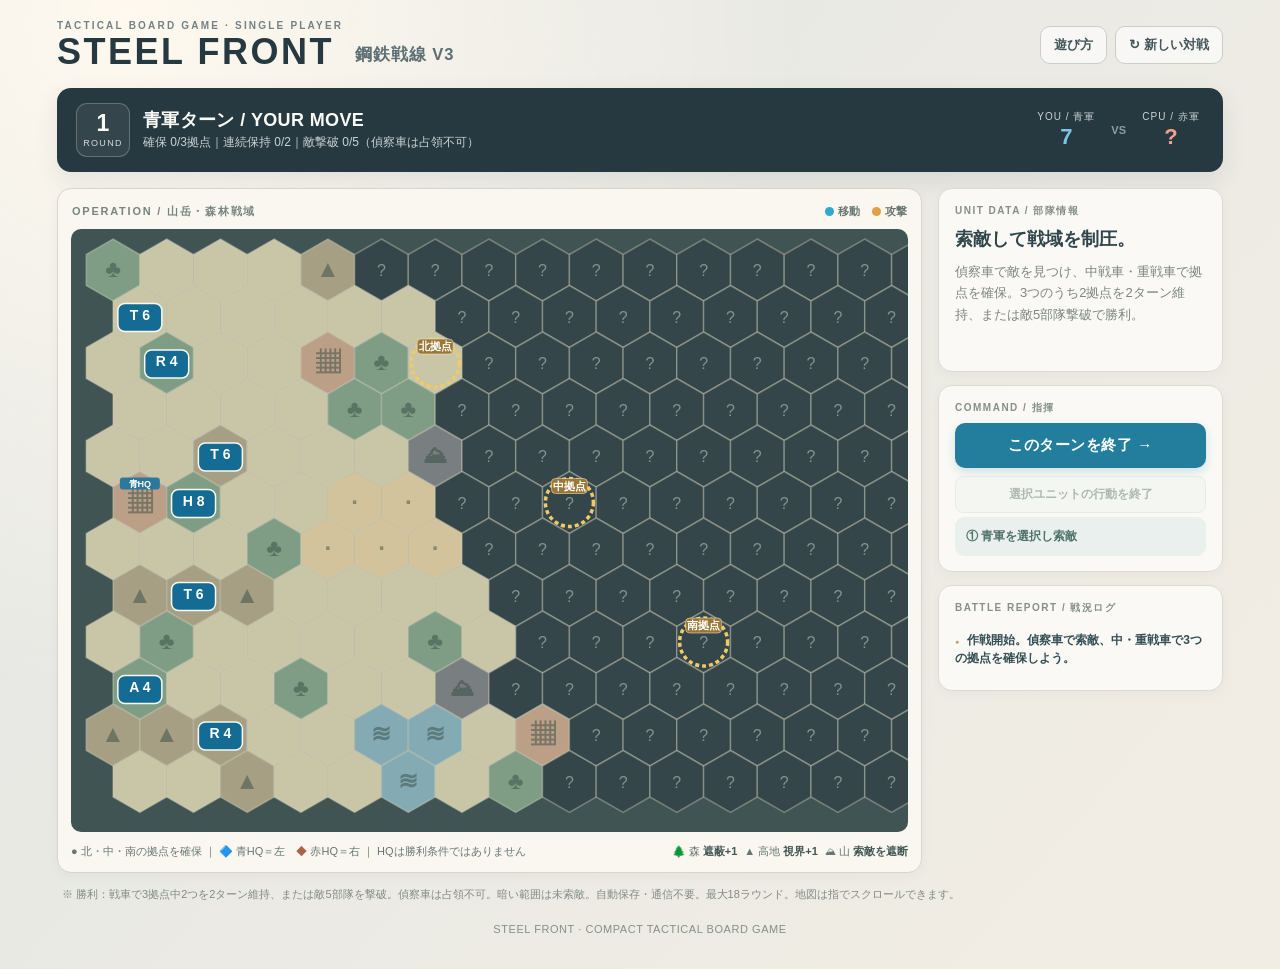
==== commit 8fc27136: "Publish V3 tactical objectives and attrition victory in Steel Front" ====
--- a/steel-front/index.html
+++ b/steel-front/index.html
@@ -69,7 +69,7 @@
 <body>
 <div class="app">
 <header class="top">
-  <div class="brand"><small>TACTICAL BOARD GAME · SINGLE PLAYER</small><h1>STEEL FRONT <span>鋼鉄戦線</span></h1></div>
+  <div class="brand"><small>TACTICAL BOARD GAME · SINGLE PLAYER</small><h1>STEEL FRONT <span>鋼鉄戦線 V3</span></h1></div>
   <div class="top-actions"><button id="rulesBtn" class="ghost" type="button">遊び方</button><button id="restartBtn" class="ghost" type="button">↻ 新しい対戦</button></div>
 </header>
 <section class="hero" aria-live="polite">
@@ -80,7 +80,7 @@
   <section class="battlefield" aria-label="戦場マップ">
     <div class="board-head"><div class="label">OPERATION / 山岳・森林戦域</div><div class="legend"><span class="dot m"></span>移動 <span class="dot a"></span>攻撃</div></div>
     <div class="map-scroll"><div id="board" class="board" role="grid" aria-label="17列12行のヘックス戦場"></div></div>
-    <div class="map-footer"><span>🔷 青HQ＝左　<span style="color:#ac6248">◆</span> 赤HQ＝右 ｜ 制圧後に1ターン保持で勝利</span><span class="terrain-legend"><span>🌲 森 <b>遮蔽+1</b></span><span>▲ 高地 <b>視界+1</b></span><span>⛰ 山 <b>索敵を遮断</b></span></span></div>
+    <div class="map-footer"><span>● 北・中・南の拠点を確保 ｜ 🔷 青HQ＝左　<span style="color:#ac6248">◆</span> 赤HQ＝右 ｜ HQは勝利条件ではありません</span><span class="terrain-legend"><span>🌲 森 <b>遮蔽+1</b></span><span>▲ 高地 <b>視界+1</b></span><span>⛰ 山 <b>索敵を遮断</b></span></span></div>
   </section>
   <aside class="side">
     <section class="panel detail" id="detail" aria-live="polite"></section>
@@ -89,11 +89,11 @@
   </aside>
 </main>
 <button class="primary quick-end" id="quickEnd" type="button">ターン終了 →</button>
-<p class="tip">※ 17×12ヘックス／戦場の暗い範囲は未索敵。山の死角に注意。自動保存・通信不要。最大18ラウンドで判定。地図は指で上下左右にスクロールできます。</p>
+<p class="tip">※ 勝利：戦車で3拠点中2つを2ターン維持、または敵5部隊を撃破。偵察車は占領不可。暗い範囲は未索敵。自動保存・通信不要。最大18ラウンド。地図は指でスクロールできます。</p>
 <div class="footer">STEEL FRONT · COMPACT TACTICAL BOARD GAME</div>
 </div>
 <div id="modal" class="overlay" hidden><div class="modal" role="dialog" aria-modal="true" aria-labelledby="modalTitle"><div class="modal-kicker" id="modalKicker">FIELD MANUAL</div><h2 id="modalTitle">遊び方</h2><div id="modalBody"></div><button id="closeModal" class="primary" type="button">戦場へ戻る</button></div></div>
 <div class="toast" id="toast" role="status"></div>
-<script src="./v2/game.js?v=2"></script>
+<script src="./v3/game.js?v=3"></script>
 </body>
 </html>
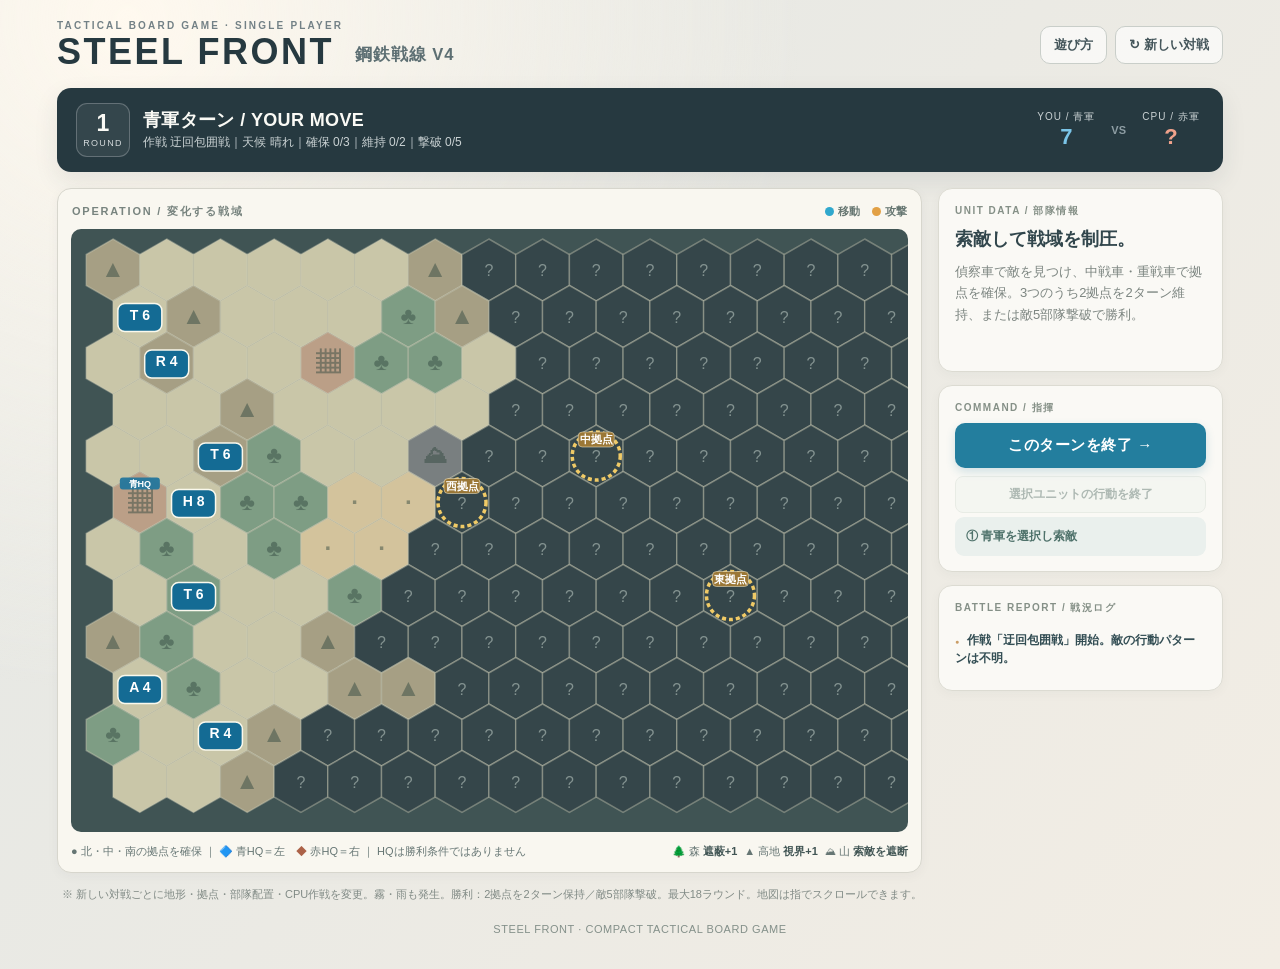
==== commit 124b3824: "Release Steel Front V4 changing battlefields to main iPad game URL" ====
--- a/steel-front/index.html
+++ b/steel-front/index.html
@@ -69,7 +69,7 @@
 <body>
 <div class="app">
 <header class="top">
-  <div class="brand"><small>TACTICAL BOARD GAME · SINGLE PLAYER</small><h1>STEEL FRONT <span>鋼鉄戦線 V3</span></h1></div>
+  <div class="brand"><small>TACTICAL BOARD GAME · SINGLE PLAYER</small><h1>STEEL FRONT <span>鋼鉄戦線 V4</span></h1></div>
   <div class="top-actions"><button id="rulesBtn" class="ghost" type="button">遊び方</button><button id="restartBtn" class="ghost" type="button">↻ 新しい対戦</button></div>
 </header>
 <section class="hero" aria-live="polite">
@@ -78,7 +78,7 @@
 </section>
 <main class="content">
   <section class="battlefield" aria-label="戦場マップ">
-    <div class="board-head"><div class="label">OPERATION / 山岳・森林戦域</div><div class="legend"><span class="dot m"></span>移動 <span class="dot a"></span>攻撃</div></div>
+    <div class="board-head"><div class="label">OPERATION / 変化する戦域</div><div class="legend"><span class="dot m"></span>移動 <span class="dot a"></span>攻撃</div></div>
     <div class="map-scroll"><div id="board" class="board" role="grid" aria-label="17列12行のヘックス戦場"></div></div>
     <div class="map-footer"><span>● 北・中・南の拠点を確保 ｜ 🔷 青HQ＝左　<span style="color:#ac6248">◆</span> 赤HQ＝右 ｜ HQは勝利条件ではありません</span><span class="terrain-legend"><span>🌲 森 <b>遮蔽+1</b></span><span>▲ 高地 <b>視界+1</b></span><span>⛰ 山 <b>索敵を遮断</b></span></span></div>
   </section>
@@ -89,11 +89,11 @@
   </aside>
 </main>
 <button class="primary quick-end" id="quickEnd" type="button">ターン終了 →</button>
-<p class="tip">※ 勝利：戦車で3拠点中2つを2ターン維持、または敵5部隊を撃破。偵察車は占領不可。暗い範囲は未索敵。自動保存・通信不要。最大18ラウンド。地図は指でスクロールできます。</p>
+<p class="tip">※ 新しい対戦ごとに地形・拠点・部隊配置・CPU作戦を変更。霧・雨も発生。勝利：2拠点を2ターン保持／敵5部隊撃破。最大18ラウンド。地図は指でスクロールできます。</p>
 <div class="footer">STEEL FRONT · COMPACT TACTICAL BOARD GAME</div>
 </div>
 <div id="modal" class="overlay" hidden><div class="modal" role="dialog" aria-modal="true" aria-labelledby="modalTitle"><div class="modal-kicker" id="modalKicker">FIELD MANUAL</div><h2 id="modalTitle">遊び方</h2><div id="modalBody"></div><button id="closeModal" class="primary" type="button">戦場へ戻る</button></div></div>
 <div class="toast" id="toast" role="status"></div>
-<script src="./v3/game.js?v=3"></script>
+<script src="./v4/game.js?v=4"></script>
 </body>
 </html>
